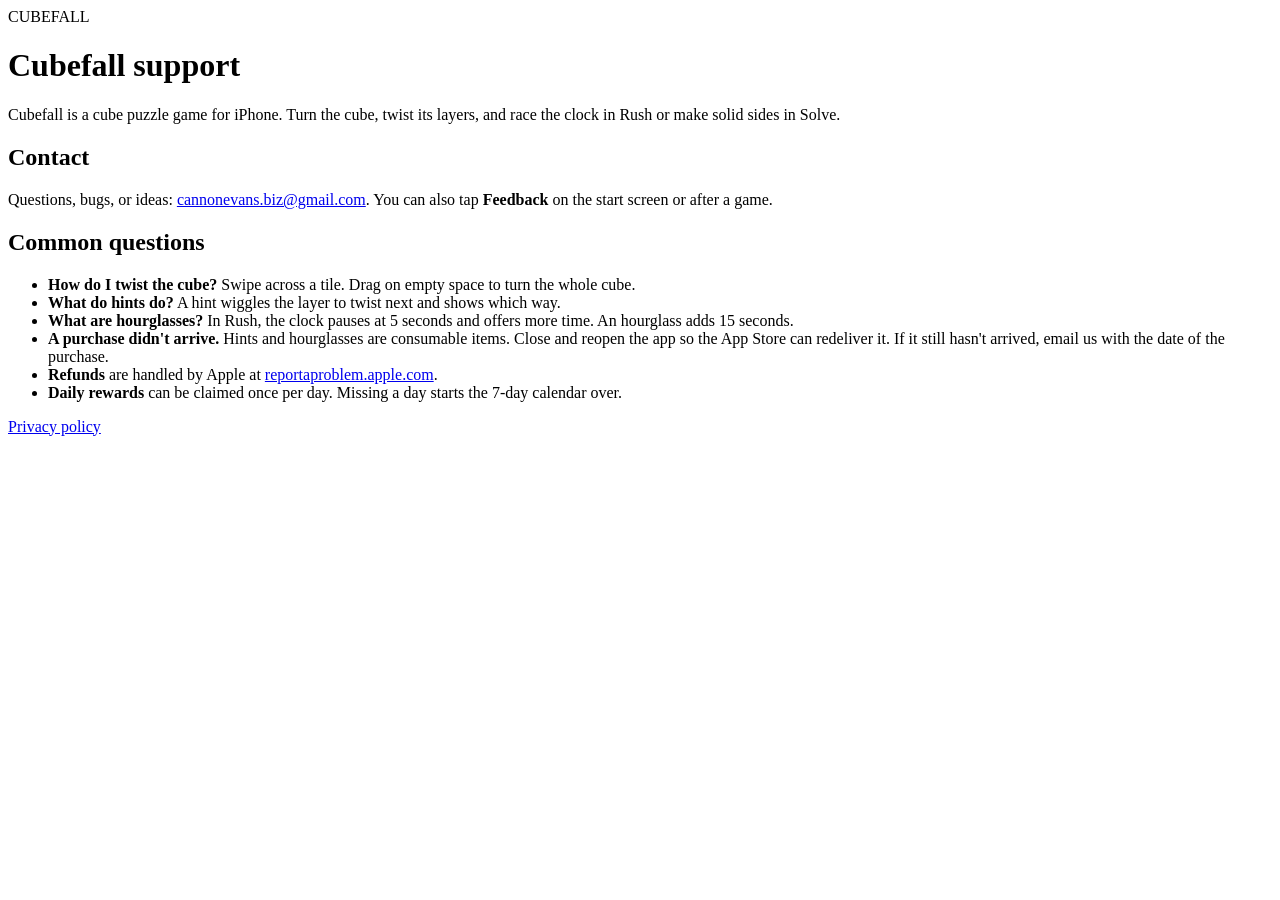
==== index.html @ d11054ea "Add index.html" ====
<!doctype html>
<html lang="en"><head><meta charset="utf-8"><meta name="viewport" content="width=device-width, initial-scale=1">
<title>Cubefall support</title><link rel="stylesheet" href="style.css"></head>
<body><main>
<div class="tiles" aria-hidden="true"><span>C</span><span>U</span><span>B</span><span>E</span><span>F</span><span>A</span><span>L</span><span>L</span></div>
<h1>Cubefall support</h1>
<p>Cubefall is a cube puzzle game for iPhone. Turn the cube, twist its layers, and race the clock in Rush or make solid sides in Solve.</p>

<h2>Contact</h2>
<p>Questions, bugs, or ideas: <a href="mailto:cannonevans.biz@gmail.com">cannonevans.biz@gmail.com</a>. You can also tap <strong>Feedback</strong> on the start screen or after a game.</p>

<h2>Common questions</h2>
<ul>
<li><strong>How do I twist the cube?</strong> Swipe across a tile. Drag on empty space to turn the whole cube.</li>
<li><strong>What do hints do?</strong> A hint wiggles the layer to twist next and shows which way.</li>
<li><strong>What are hourglasses?</strong> In Rush, the clock pauses at 5 seconds and offers more time. An hourglass adds 15 seconds.</li>
<li><strong>A purchase didn't arrive.</strong> Hints and hourglasses are consumable items. Close and reopen the app so the App Store can redeliver it. If it still hasn't arrived, email us with the date of the purchase.</li>
<li><strong>Refunds</strong> are handled by Apple at <a href="https://reportaproblem.apple.com">reportaproblem.apple.com</a>.</li>
<li><strong>Daily rewards</strong> can be claimed once per day. Missing a day starts the 7-day calendar over.</li>
</ul>

<nav><a href="privacy.html">Privacy policy</a></nav>
</main></body></html>
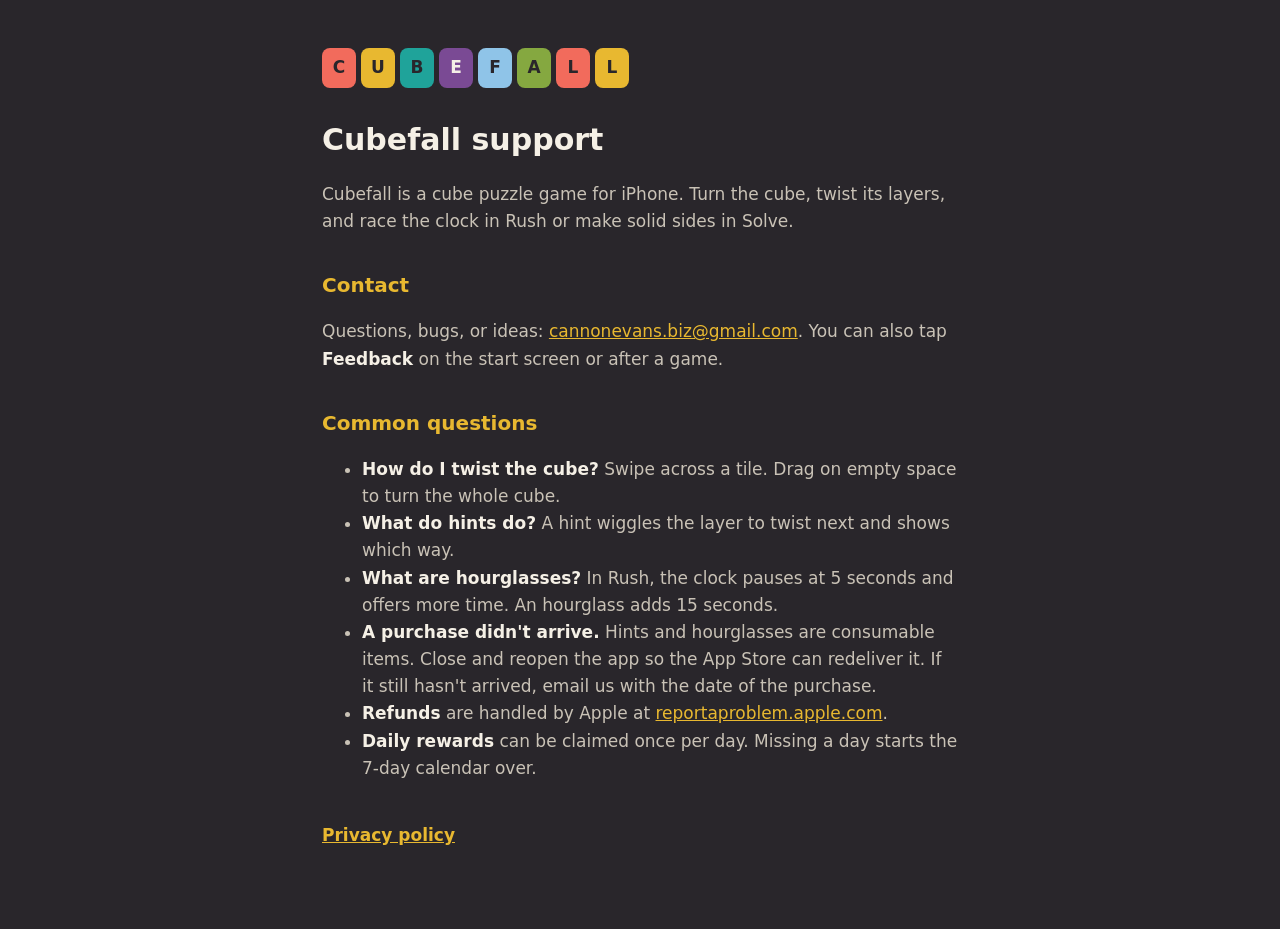
==== commit 9fede234: "Add tab icon to index.html" ====
--- a/index.html
+++ b/index.html
@@ -1,6 +1,6 @@
 <!doctype html>
 <html lang="en"><head><meta charset="utf-8"><meta name="viewport" content="width=device-width, initial-scale=1">
-<title>Cubefall support</title><link rel="stylesheet" href="style.css"></head>
+<title>Cubefall support</title><link rel="icon" href="data:image/svg+xml,%3Csvg xmlns=%27http://www.w3.org/2000/svg%27 viewBox=%270 0 16 16%27%3E%3Crect width=%2716%27 height=%2716%27 rx=%274%27 fill=%27%23f26b5c%27/%3E%3C/svg%3E"><link rel="stylesheet" href="style.css"></head>
 <body><main>
 <div class="tiles" aria-hidden="true"><span>C</span><span>U</span><span>B</span><span>E</span><span>F</span><span>A</span><span>L</span><span>L</span></div>
 <h1>Cubefall support</h1>
--- a/style.css
+++ b/style.css
@@ -0,0 +1,14 @@
+:root { --paper: #29262b; --ink: #f5f0e6; --muted: #c9c2b6; --coral: #f26b5c; --mustard: #e8b830; --teal: #1fa39a; }
+* { box-sizing: border-box; }
+body { margin: 0; background: var(--paper); color: var(--ink); font: 17px/1.6 ui-rounded, "SF Pro Rounded", system-ui, sans-serif; }
+main { max-width: 680px; margin: 0 auto; padding: 48px 22px 80px; }
+.tiles { display: flex; gap: 5px; margin-bottom: 28px; }
+.tiles span { width: 34px; height: 40px; display: grid; place-items: center; border-radius: 8px; font-weight: 900; color: var(--paper); }
+.tiles span:nth-child(6n+1) { background: #f26b5c; } .tiles span:nth-child(6n+2) { background: #e8b830; }
+.tiles span:nth-child(6n+3) { background: #1fa39a; } .tiles span:nth-child(6n+4) { background: #7a4a94; color: var(--ink); }
+.tiles span:nth-child(6n+5) { background: #8fc4e8; } .tiles span:nth-child(6n) { background: #85a840; }
+h1 { font-size: 30px; margin: 0 0 6px; } h2 { font-size: 20px; margin: 34px 0 8px; color: var(--mustard); }
+p, li { color: var(--muted); } strong { color: var(--ink); }
+a { color: var(--mustard); }
+nav { margin-top: 40px; display: flex; gap: 18px; font-weight: 700; }
+.date { font-size: 14px; color: var(--muted); }
